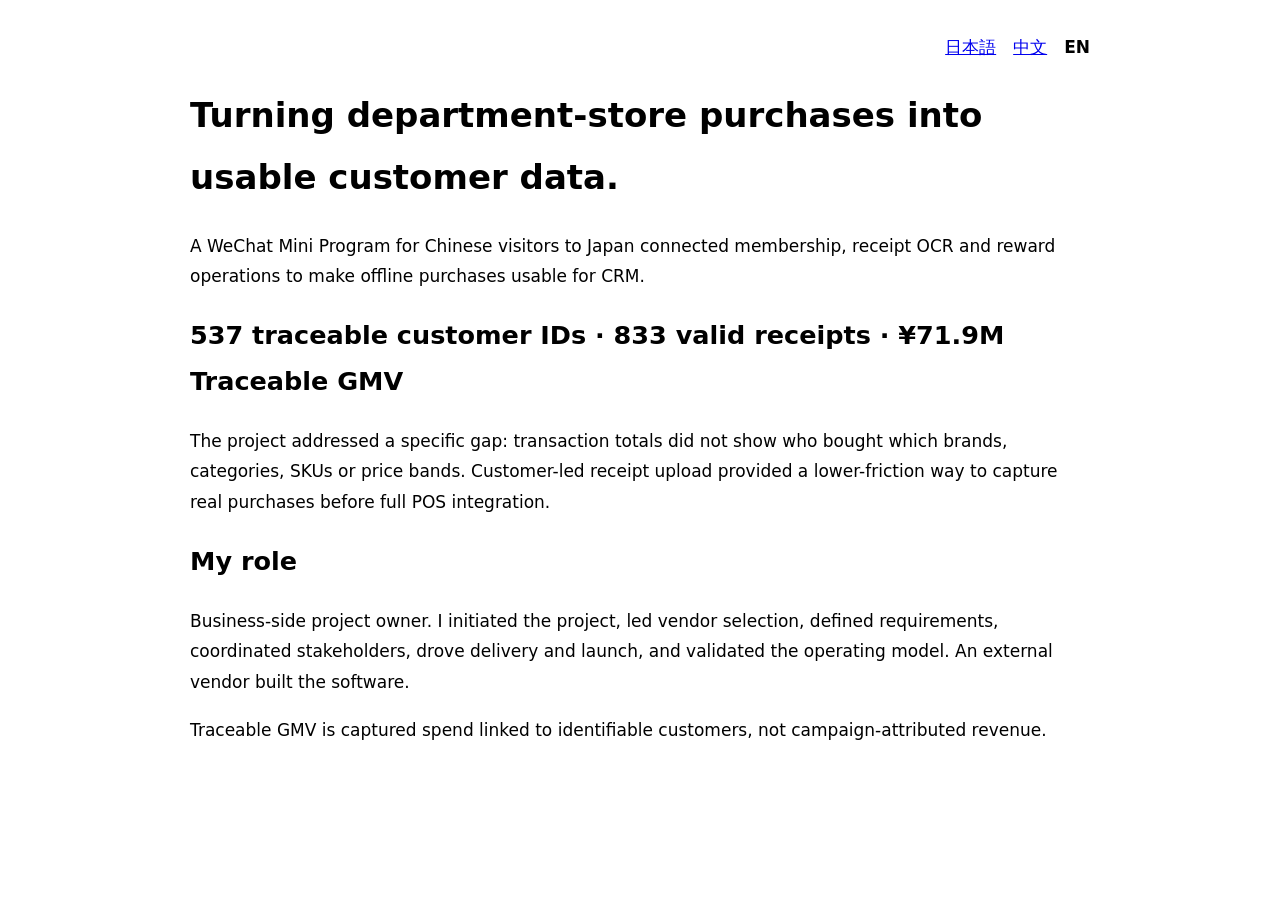
==== en.html @ a4ba3d1c "Add files via upload" ====
<!doctype html><html><meta charset="utf-8"><meta name="viewport" content="width=device-width,initial-scale=1"><title>Retail Receipt Intelligence</title><body style="max-width:900px;margin:auto;padding:32px;font:17px/1.8 system-ui"><nav style="text-align:right"><a href="index.html">日本語</a>　<a href="zh.html">中文</a>　<b>EN</b></nav><h1>Turning department-store purchases into usable customer data.</h1><p>A WeChat Mini Program for Chinese visitors to Japan connected membership, receipt OCR and reward operations to make offline purchases usable for CRM.</p><h2>537 traceable customer IDs · 833 valid receipts · ¥71.9M Traceable GMV</h2><p>The project addressed a specific gap: transaction totals did not show who bought which brands, categories, SKUs or price bands. Customer-led receipt upload provided a lower-friction way to capture real purchases before full POS integration.</p><h2>My role</h2><p>Business-side project owner. I initiated the project, led vendor selection, defined requirements, coordinated stakeholders, drove delivery and launch, and validated the operating model. An external vendor built the software.</p><p>Traceable GMV is captured spend linked to identifiable customers, not campaign-attributed revenue.</p></body></html>
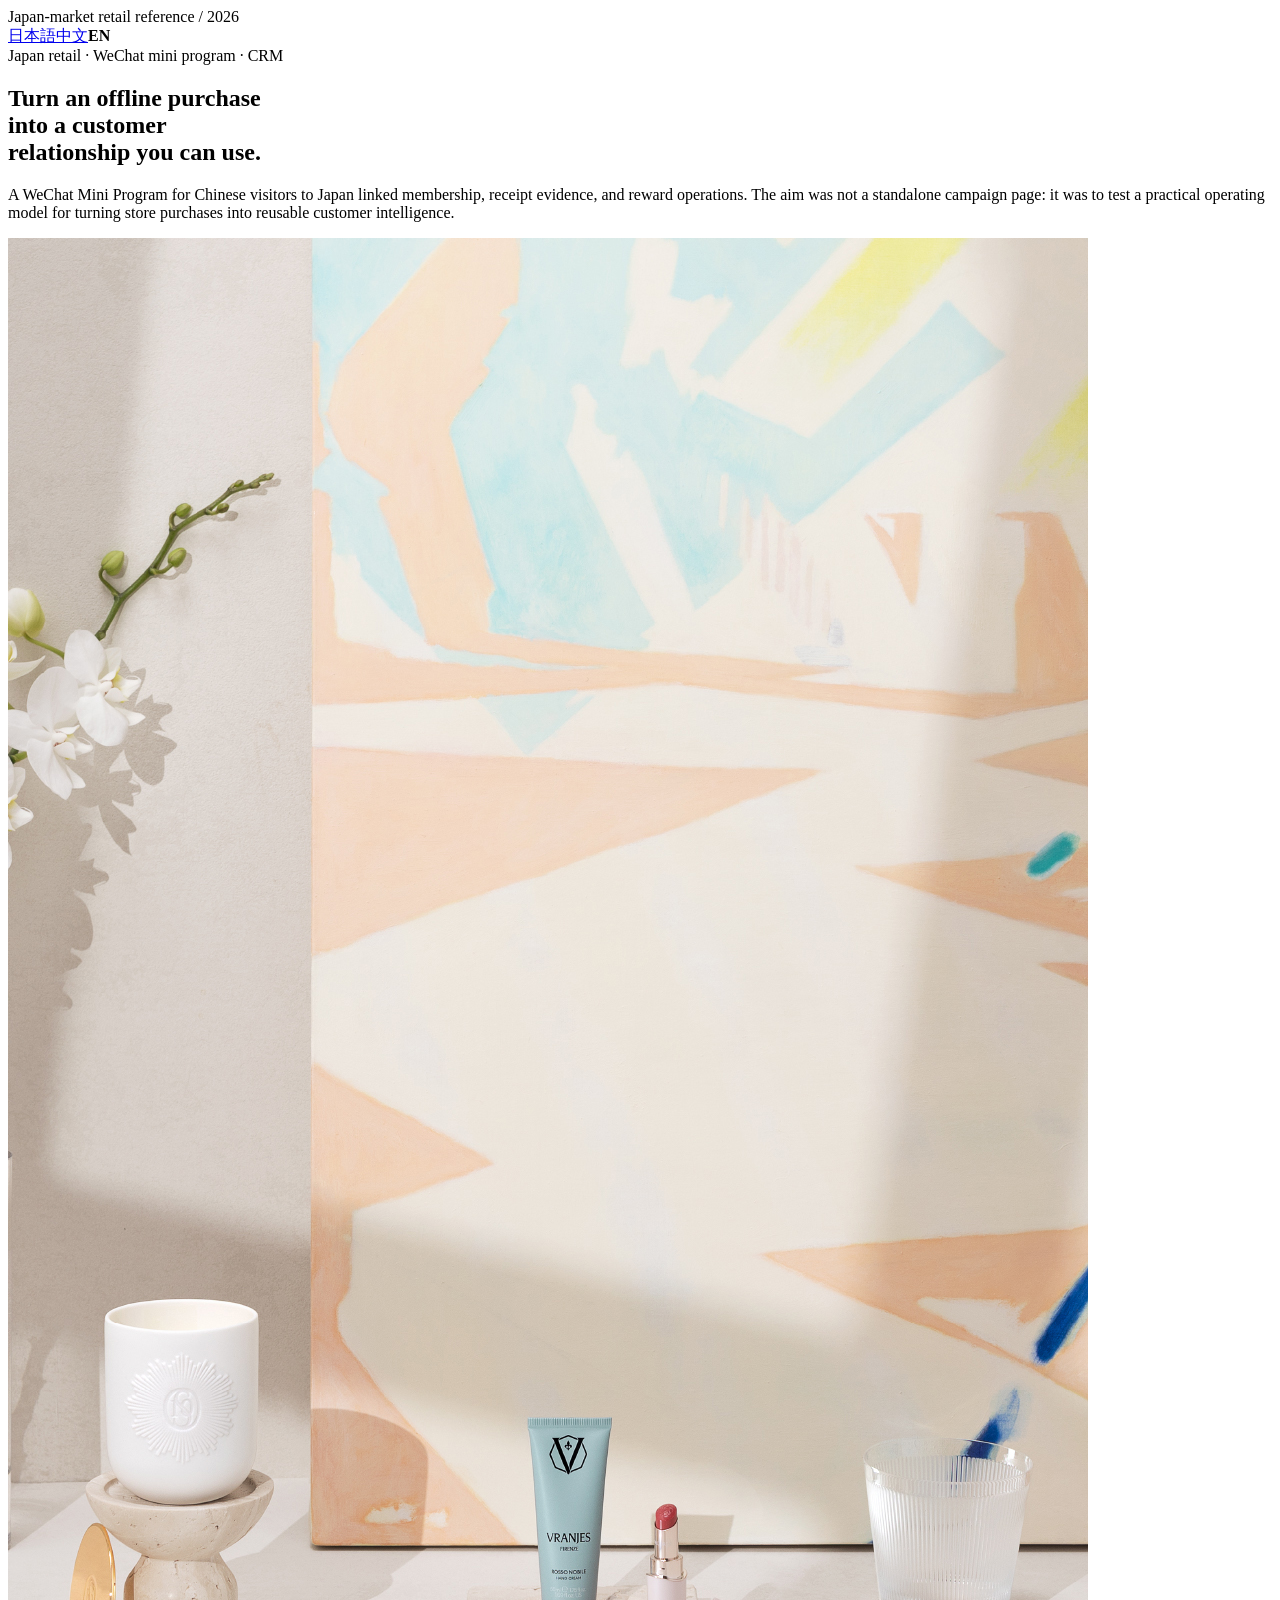
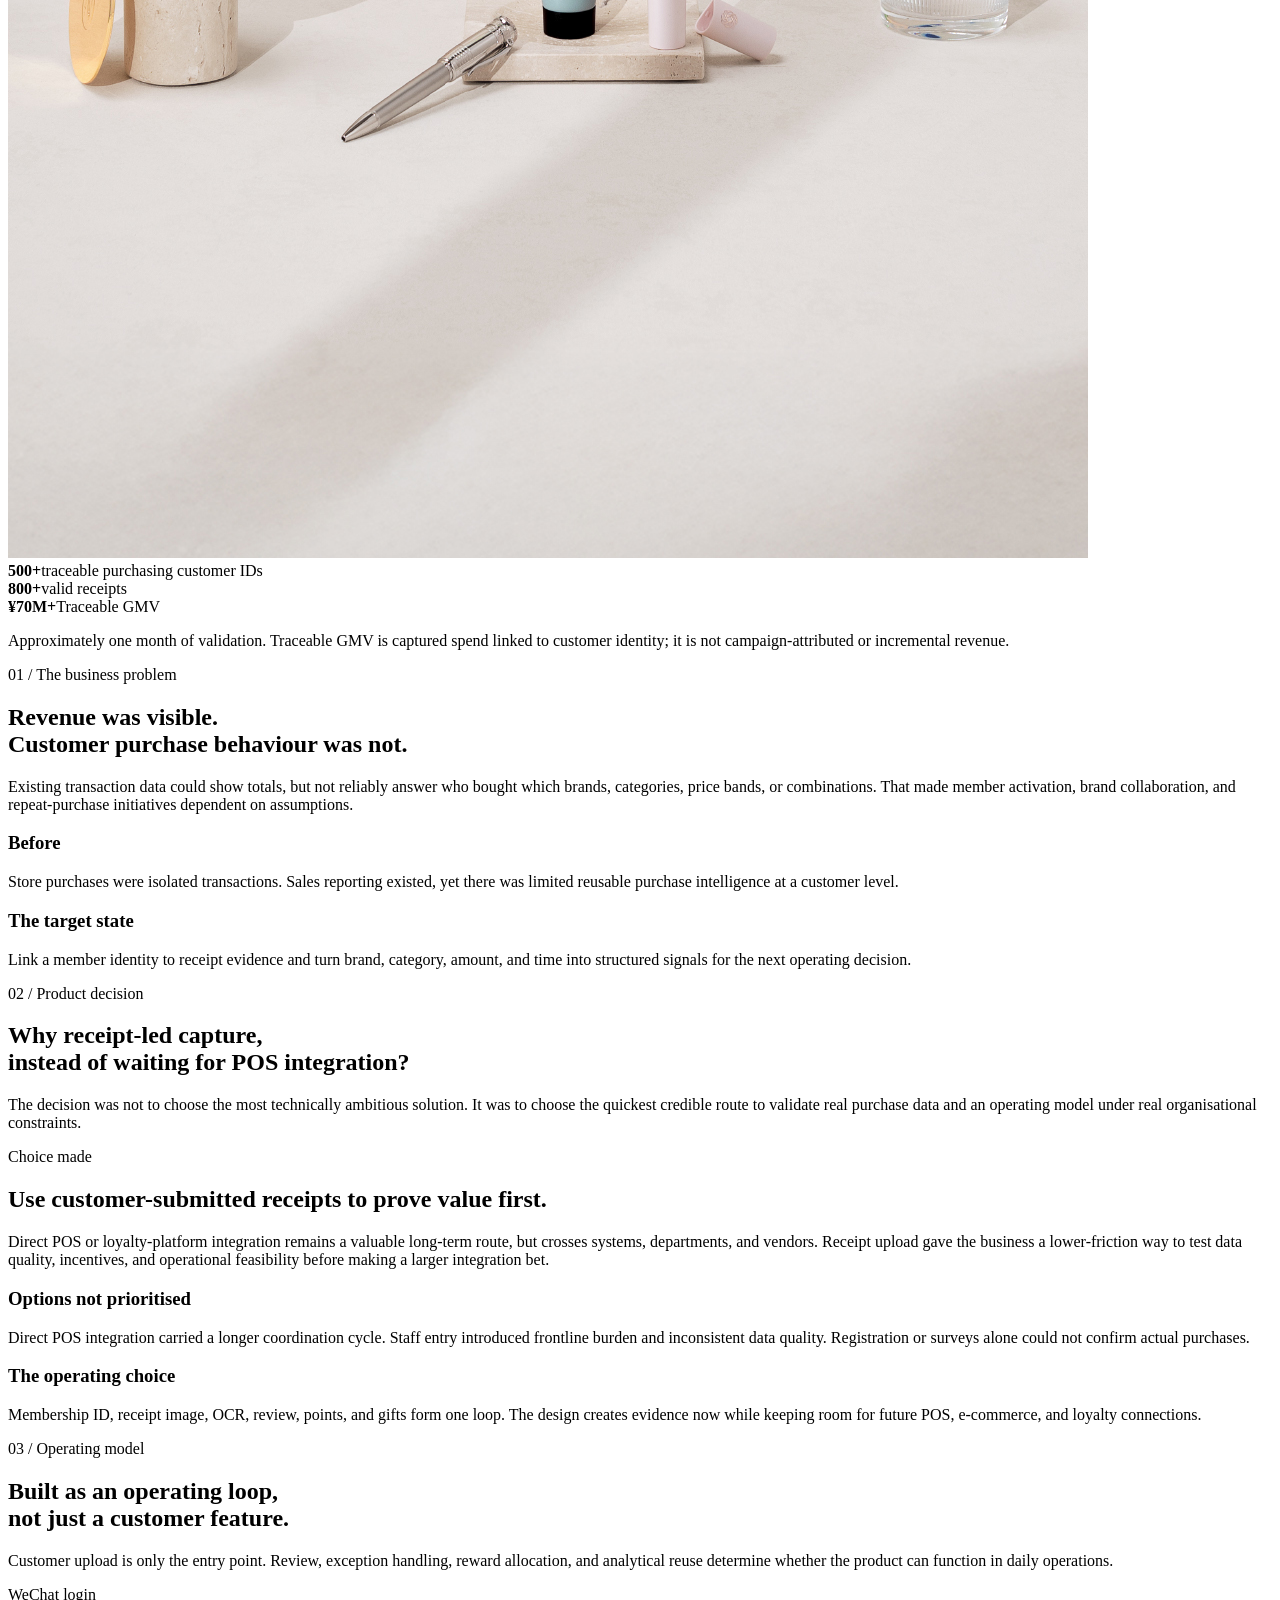
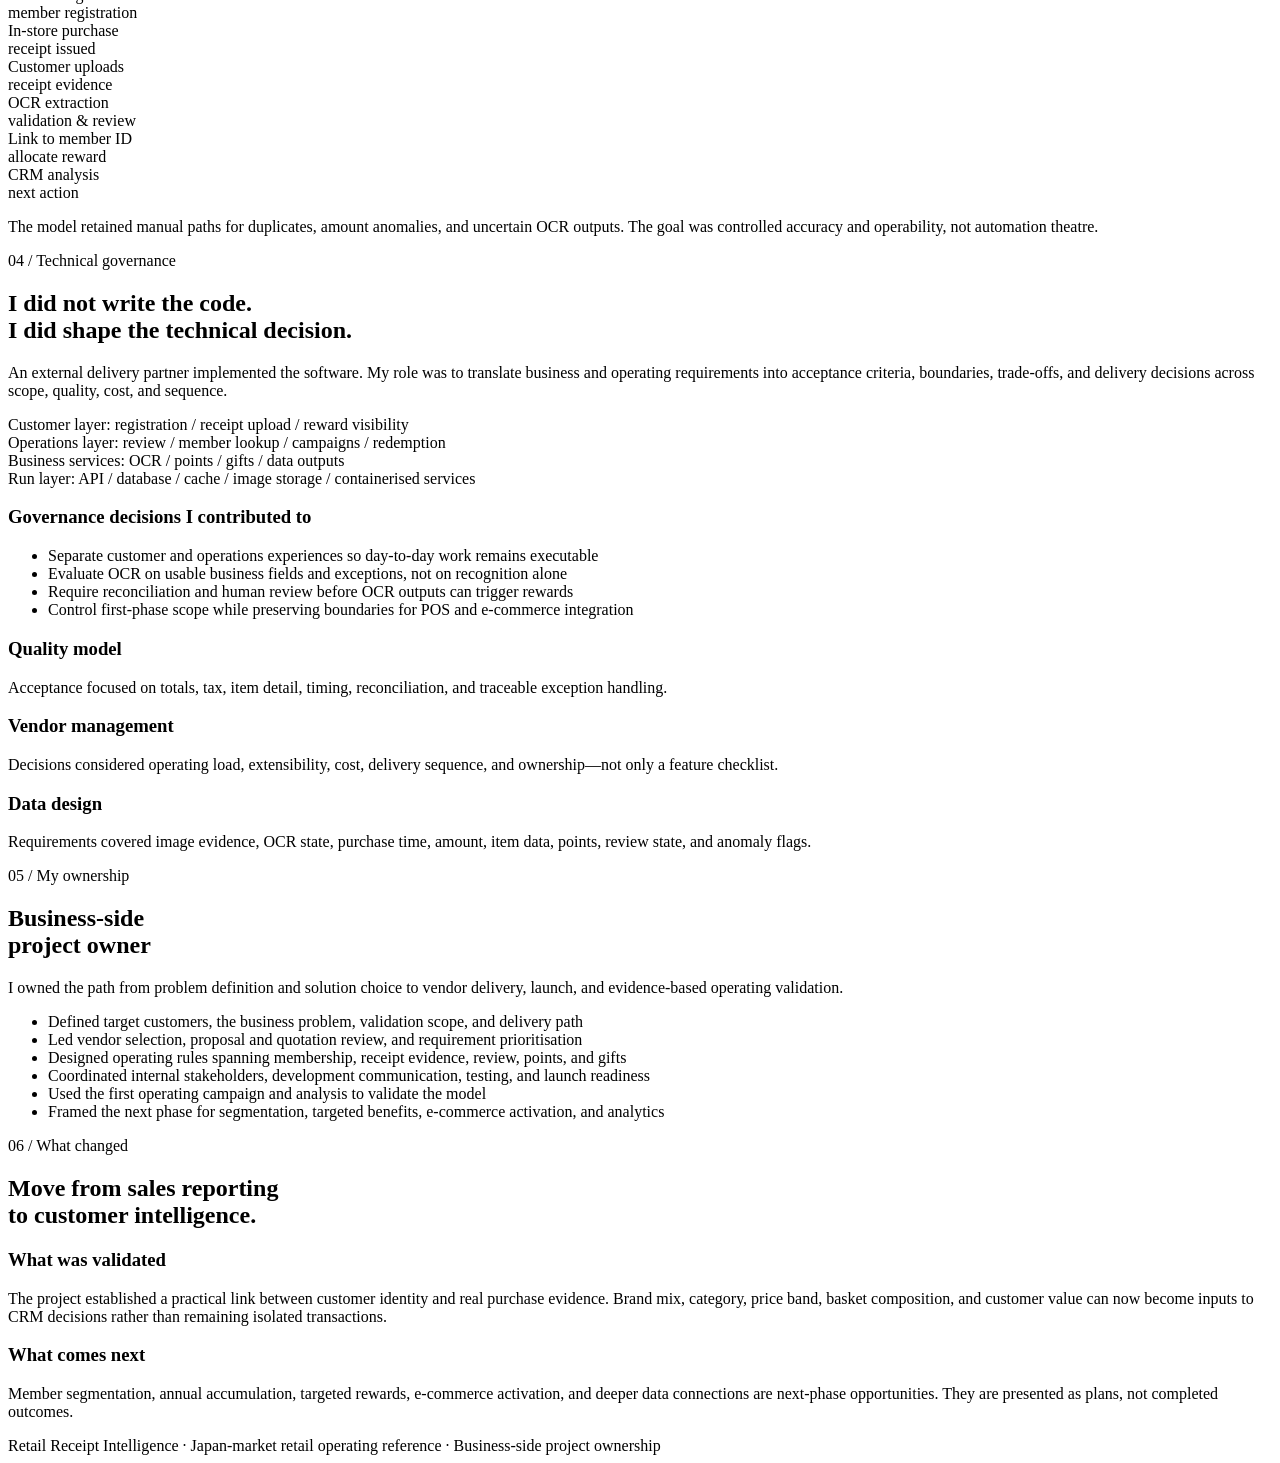
==== commit 5b2609a5: "Expand Japan-market retail CRM case study" ====
--- a/en.html
+++ b/en.html
@@ -1 +1,12 @@
-<!doctype html><html><meta charset="utf-8"><meta name="viewport" content="width=device-width,initial-scale=1"><title>Retail Receipt Intelligence</title><body style="max-width:900px;margin:auto;padding:32px;font:17px/1.8 system-ui"><nav style="text-align:right"><a href="index.html">日本語</a>　<a href="zh.html">中文</a>　<b>EN</b></nav><h1>Turning department-store purchases into usable customer data.</h1><p>A WeChat Mini Program for Chinese visitors to Japan connected membership, receipt OCR and reward operations to make offline purchases usable for CRM.</p><h2>537 traceable customer IDs · 833 valid receipts · ¥71.9M Traceable GMV</h2><p>The project addressed a specific gap: transaction totals did not show who bought which brands, categories, SKUs or price bands. Customer-led receipt upload provided a lower-friction way to capture real purchases before full POS integration.</p><h2>My role</h2><p>Business-side project owner. I initiated the project, led vendor selection, defined requirements, coordinated stakeholders, drove delivery and launch, and validated the operating model. An external vendor built the software.</p><p>Traceable GMV is captured spend linked to identifiable customers, not campaign-attributed revenue.</p></body></html>
+<!doctype html>
+<html lang="en"><head><meta charset="utf-8"><meta name="viewport" content="width=device-width,initial-scale=1"><meta name="description" content="A business-side case study on receipt-led customer intelligence for Japan retail."><title>Retail Receipt Intelligence | Case Study</title><link rel="stylesheet" href="assets/case-study.css"></head>
+<body><main class="shell"><header class="top"><span class="kicker">Japan-market retail reference / 2026</span><nav class="language" aria-label="Language"><a href="index.html">日本語</a><a href="zh.html">中文</a><b>EN</b></nav></header>
+<section class="hero"><div><div class="kicker">Japan retail · WeChat mini program · CRM</div><h1>Turn an offline purchase<br>into a customer<br>relationship you can use.</h1><p>A WeChat Mini Program for Chinese visitors to Japan linked membership, receipt evidence, and reward operations. The aim was not a standalone campaign page: it was to test a practical operating model for turning store purchases into reusable customer intelligence.</p></div><div class="hero-art"><img src="assets/retail-campaign.jpg" alt="Retail campaign visual"></div></section>
+<section class="facts"><div class="fact"><strong>500+</strong><span>traceable purchasing customer IDs</span></div><div class="fact"><strong>800+</strong><span>valid receipts</span></div><div class="fact"><strong>¥70M+</strong><span>Traceable GMV</span></div></section><p class="metric-note">Approximately one month of validation. Traceable GMV is captured spend linked to customer identity; it is not campaign-attributed or incremental revenue.</p>
+<section class="section"><div class="kicker">01 / The business problem</div><h2>Revenue was visible.<br>Customer purchase behaviour was not.</h2><p class="lead">Existing transaction data could show totals, but not reliably answer who bought which brands, categories, price bands, or combinations. That made member activation, brand collaboration, and repeat-purchase initiatives dependent on assumptions.</p><div class="grid2"><article class="card"><h3>Before</h3><p>Store purchases were isolated transactions. Sales reporting existed, yet there was limited reusable purchase intelligence at a customer level.</p></article><article class="card"><h3>The target state</h3><p>Link a member identity to receipt evidence and turn brand, category, amount, and time into structured signals for the next operating decision.</p></article></div></section>
+<section class="section"><div class="kicker">02 / Product decision</div><h2>Why receipt-led capture,<br>instead of waiting for POS integration?</h2><p class="lead">The decision was not to choose the most technically ambitious solution. It was to choose the quickest credible route to validate real purchase data and an operating model under real organisational constraints.</p><div class="dark"><div class="kicker">Choice made</div><h2>Use customer-submitted receipts to prove value first.</h2><p class="lead">Direct POS or loyalty-platform integration remains a valuable long-term route, but crosses systems, departments, and vendors. Receipt upload gave the business a lower-friction way to test data quality, incentives, and operational feasibility before making a larger integration bet.</p><div class="grid2"><article class="card"><h3>Options not prioritised</h3><p>Direct POS integration carried a longer coordination cycle. Staff entry introduced frontline burden and inconsistent data quality. Registration or surveys alone could not confirm actual purchases.</p></article><article class="card"><h3>The operating choice</h3><p>Membership ID, receipt image, OCR, review, points, and gifts form one loop. The design creates evidence now while keeping room for future POS, e-commerce, and loyalty connections.</p></article></div></div></section>
+<section class="section"><div class="kicker">03 / Operating model</div><h2>Built as an operating loop,<br>not just a customer feature.</h2><p class="lead">Customer upload is only the entry point. Review, exception handling, reward allocation, and analytical reuse determine whether the product can function in daily operations.</p><div class="flow"><div class="node">WeChat login<br>member registration</div><div class="node">In-store purchase<br>receipt issued</div><div class="node">Customer uploads<br>receipt evidence</div><div class="node">OCR extraction<br>validation & review</div><div class="node">Link to member ID<br>allocate reward</div><div class="node">CRM analysis<br>next action</div></div><p class="callout">The model retained manual paths for duplicates, amount anomalies, and uncertain OCR outputs. The goal was controlled accuracy and operability, not automation theatre.</p></section>
+<section class="section"><div class="kicker">04 / Technical governance</div><h2>I did not write the code.<br>I did shape the technical decision.</h2><p class="lead">An external delivery partner implemented the software. My role was to translate business and operating requirements into acceptance criteria, boundaries, trade-offs, and delivery decisions across scope, quality, cost, and sequence.</p><div class="architecture"><div class="diagram"><div class="layer">Customer layer: registration / receipt upload / reward visibility</div><div class="layer">Operations layer: review / member lookup / campaigns / redemption</div><div class="layer">Business services: OCR / points / gifts / data outputs</div><div class="layer">Run layer: API / database / cache / image storage / containerised services</div></div><div class="card"><h3>Governance decisions I contributed to</h3><ul><li>Separate customer and operations experiences so day-to-day work remains executable</li><li>Evaluate OCR on usable business fields and exceptions, not on recognition alone</li><li>Require reconciliation and human review before OCR outputs can trigger rewards</li><li>Control first-phase scope while preserving boundaries for POS and e-commerce integration</li></ul></div></div><div class="grid3"><article class="card"><h3>Quality model</h3><p>Acceptance focused on totals, tax, item detail, timing, reconciliation, and traceable exception handling.</p></article><article class="card"><h3>Vendor management</h3><p>Decisions considered operating load, extensibility, cost, delivery sequence, and ownership—not only a feature checklist.</p></article><article class="card"><h3>Data design</h3><p>Requirements covered image evidence, OCR state, purchase time, amount, item data, points, review state, and anomaly flags.</p></article></div></section>
+<section class="section"><div class="kicker">05 / My ownership</div><div class="role"><div><h2>Business-side<br>project owner</h2><p class="quote">I owned the path from problem definition and solution choice to vendor delivery, launch, and evidence-based operating validation.</p></div><ul class="checklist"><li>Defined target customers, the business problem, validation scope, and delivery path</li><li>Led vendor selection, proposal and quotation review, and requirement prioritisation</li><li>Designed operating rules spanning membership, receipt evidence, review, points, and gifts</li><li>Coordinated internal stakeholders, development communication, testing, and launch readiness</li><li>Used the first operating campaign and analysis to validate the model</li><li>Framed the next phase for segmentation, targeted benefits, e-commerce activation, and analytics</li></ul></div></section>
+<section class="section"><div class="kicker">06 / What changed</div><h2>Move from sales reporting<br>to customer intelligence.</h2><div class="grid2"><article class="card"><h3>What was validated</h3><p>The project established a practical link between customer identity and real purchase evidence. Brand mix, category, price band, basket composition, and customer value can now become inputs to CRM decisions rather than remaining isolated transactions.</p></article><article class="future"><h3>What comes next</h3><p>Member segmentation, annual accumulation, targeted rewards, e-commerce activation, and deeper data connections are next-phase opportunities. They are presented as plans, not completed outcomes.</p></article></div></section>
+</main><footer class="shell footer">Retail Receipt Intelligence · Japan-market retail operating reference · Business-side project ownership</footer></body></html>
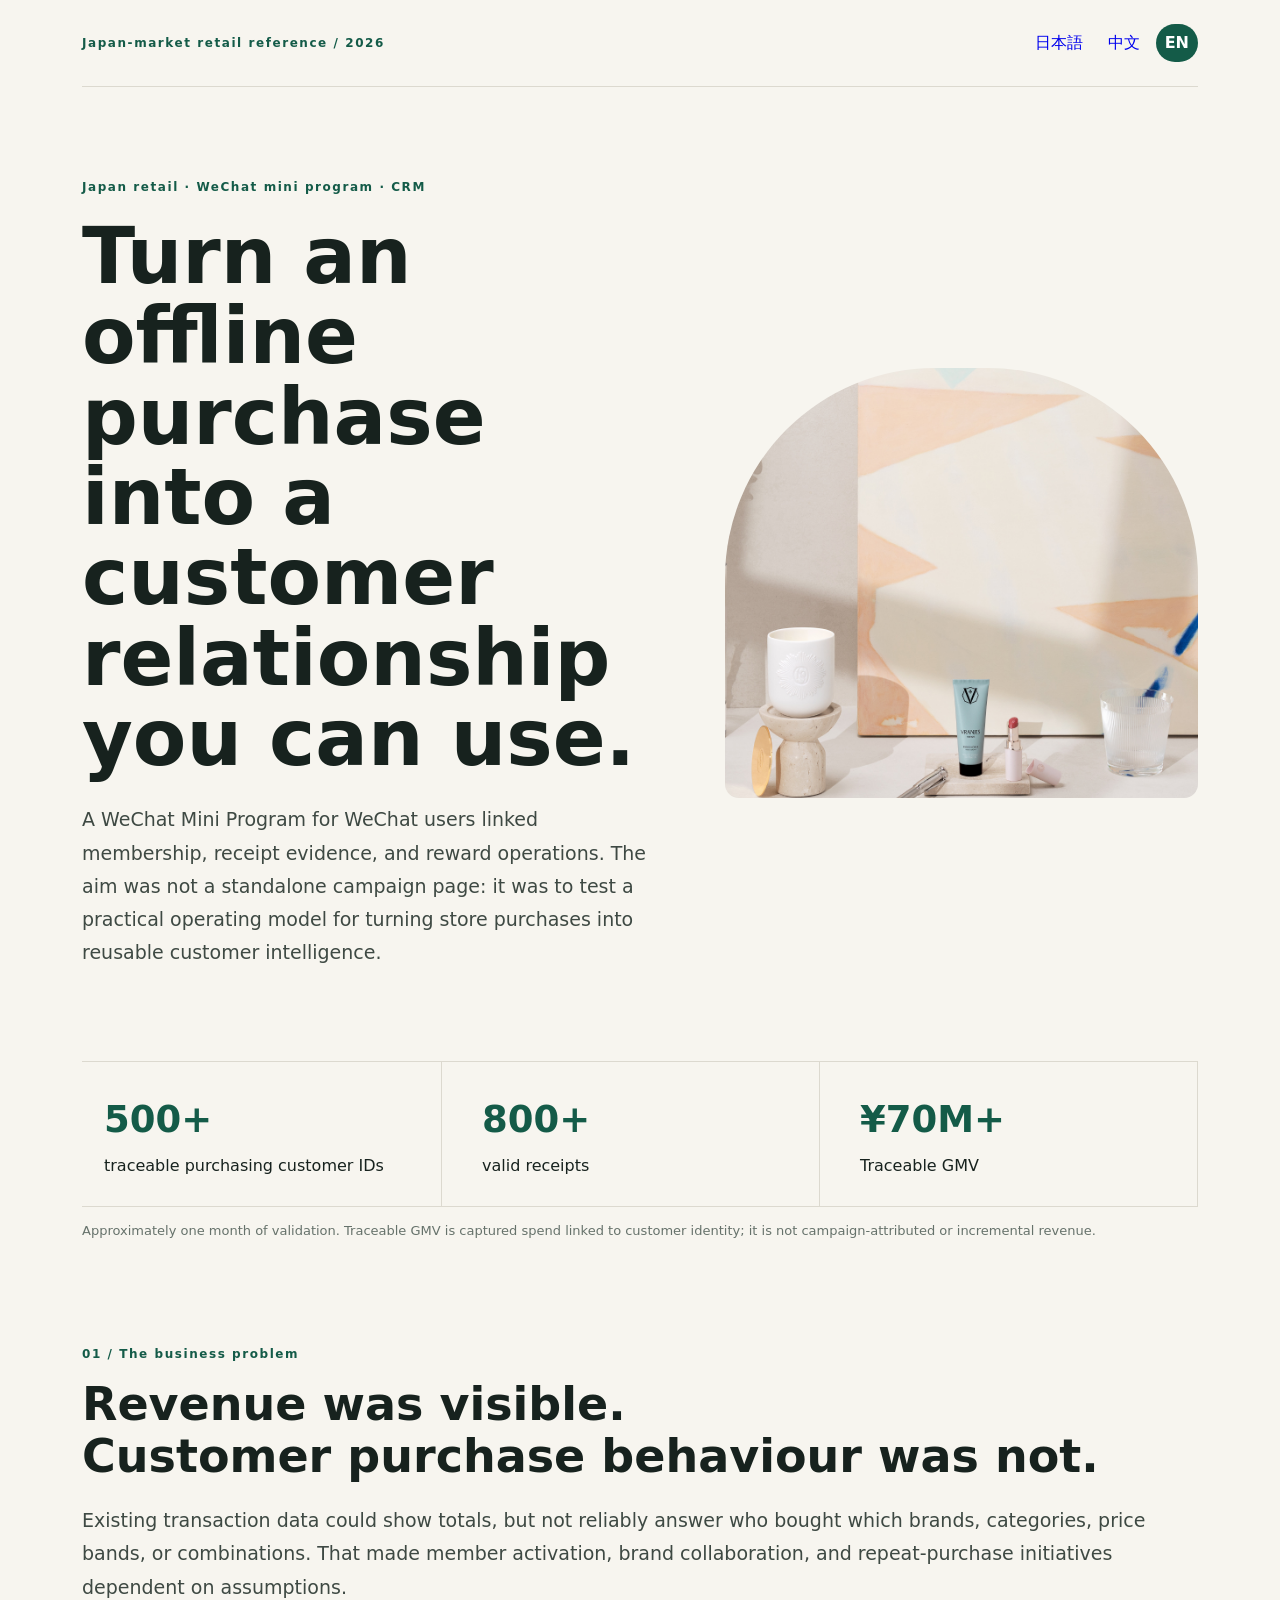
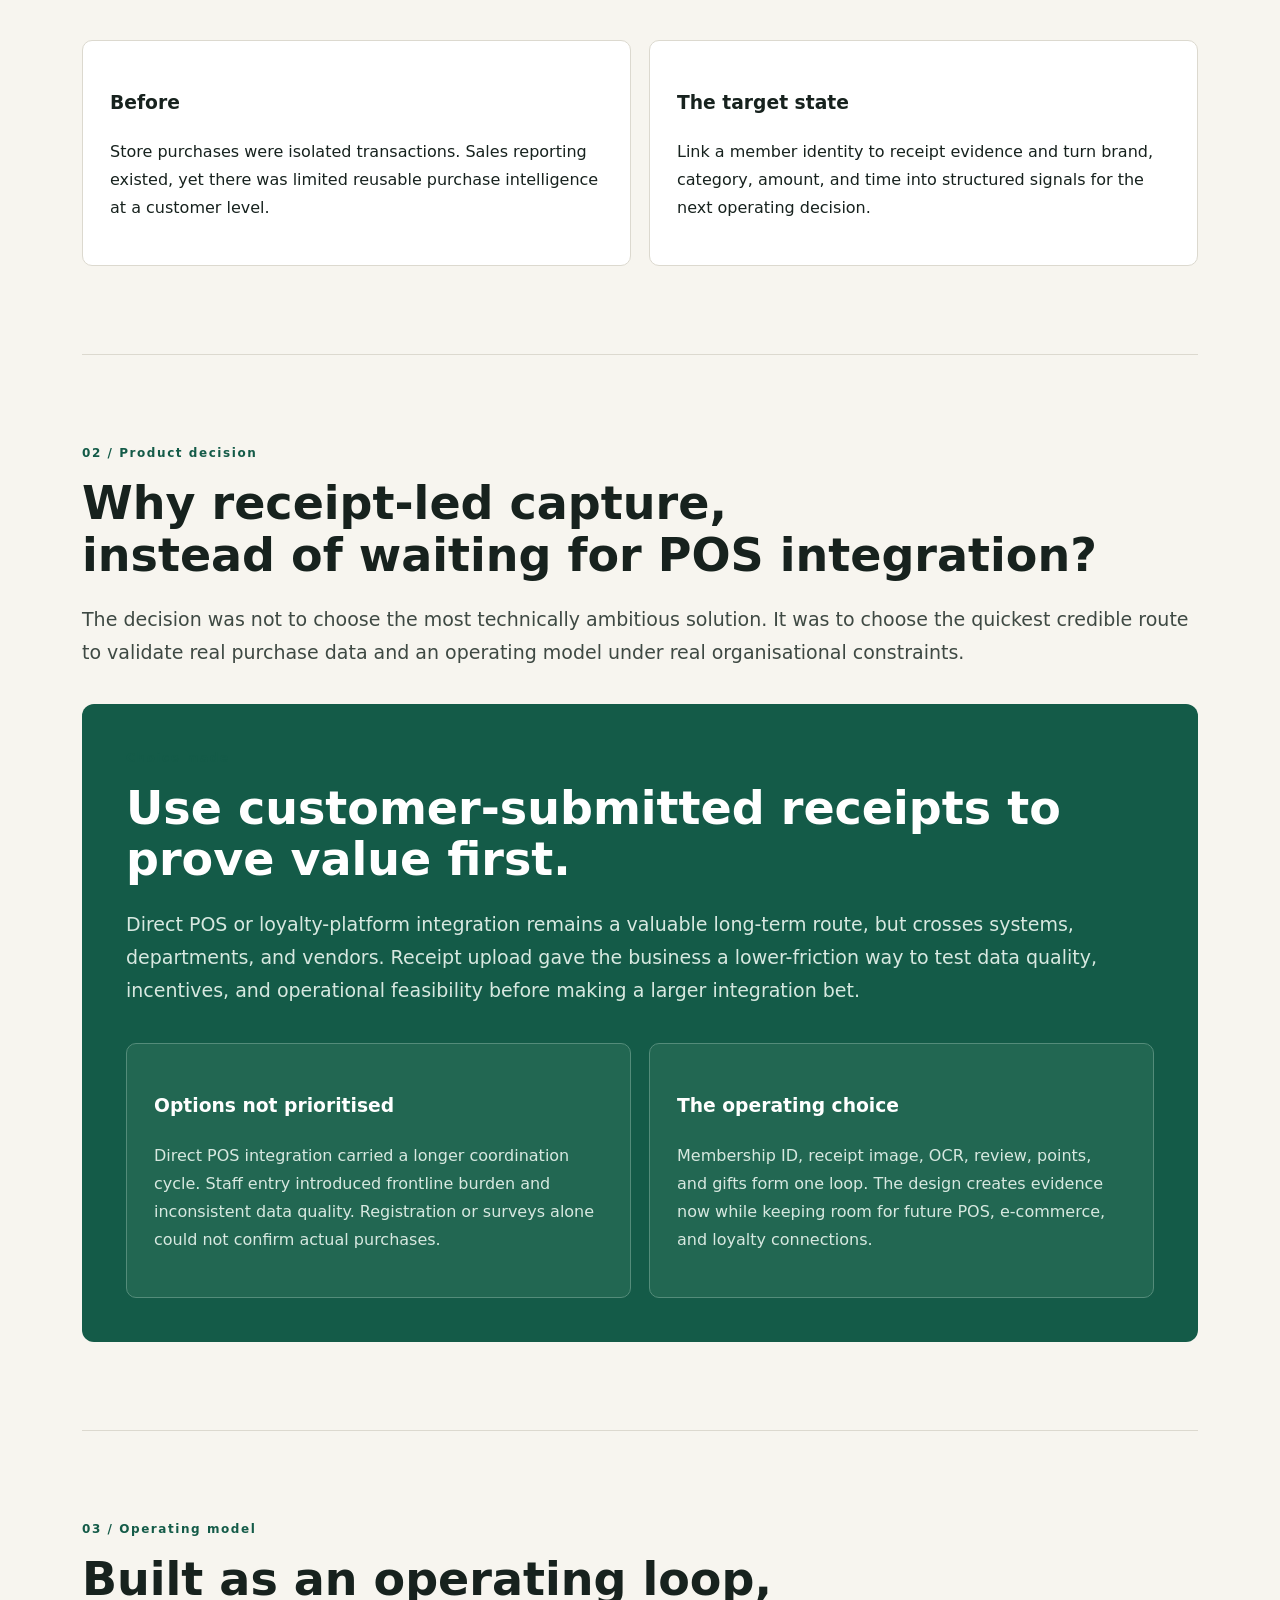
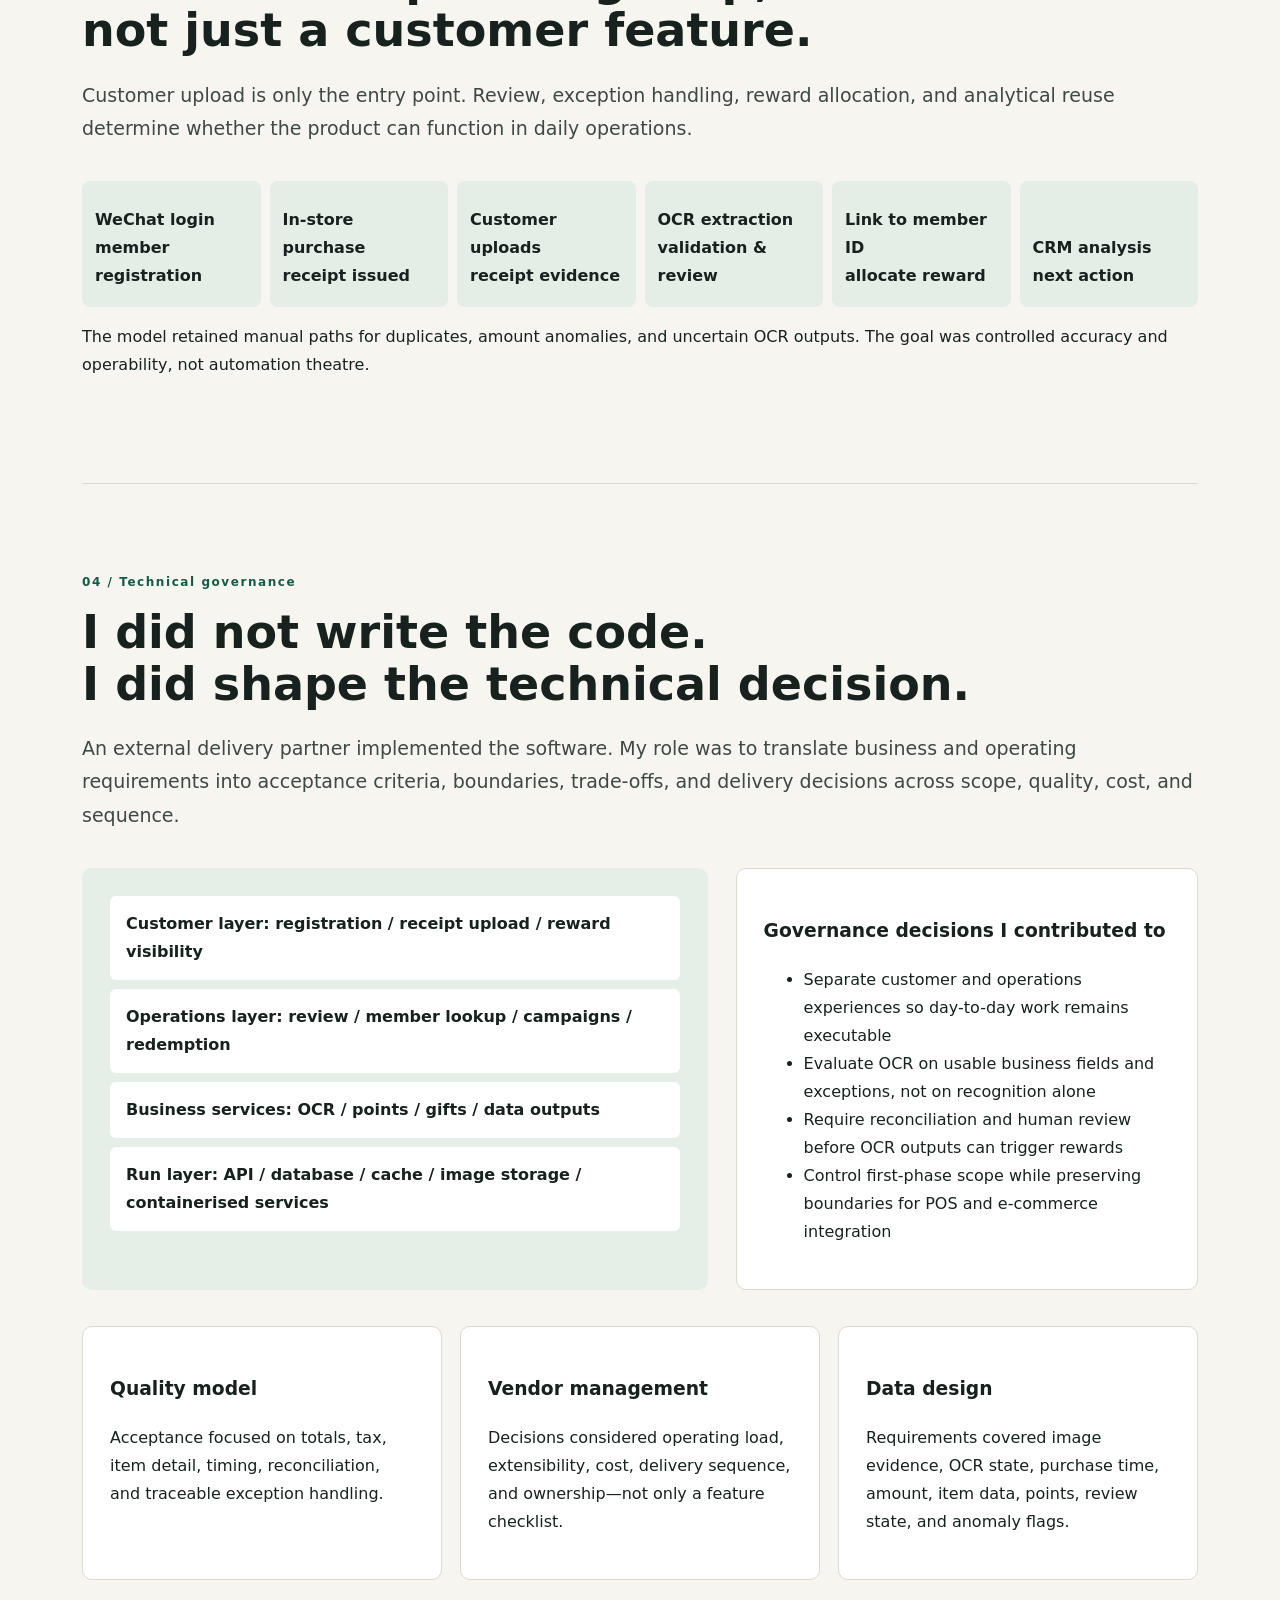
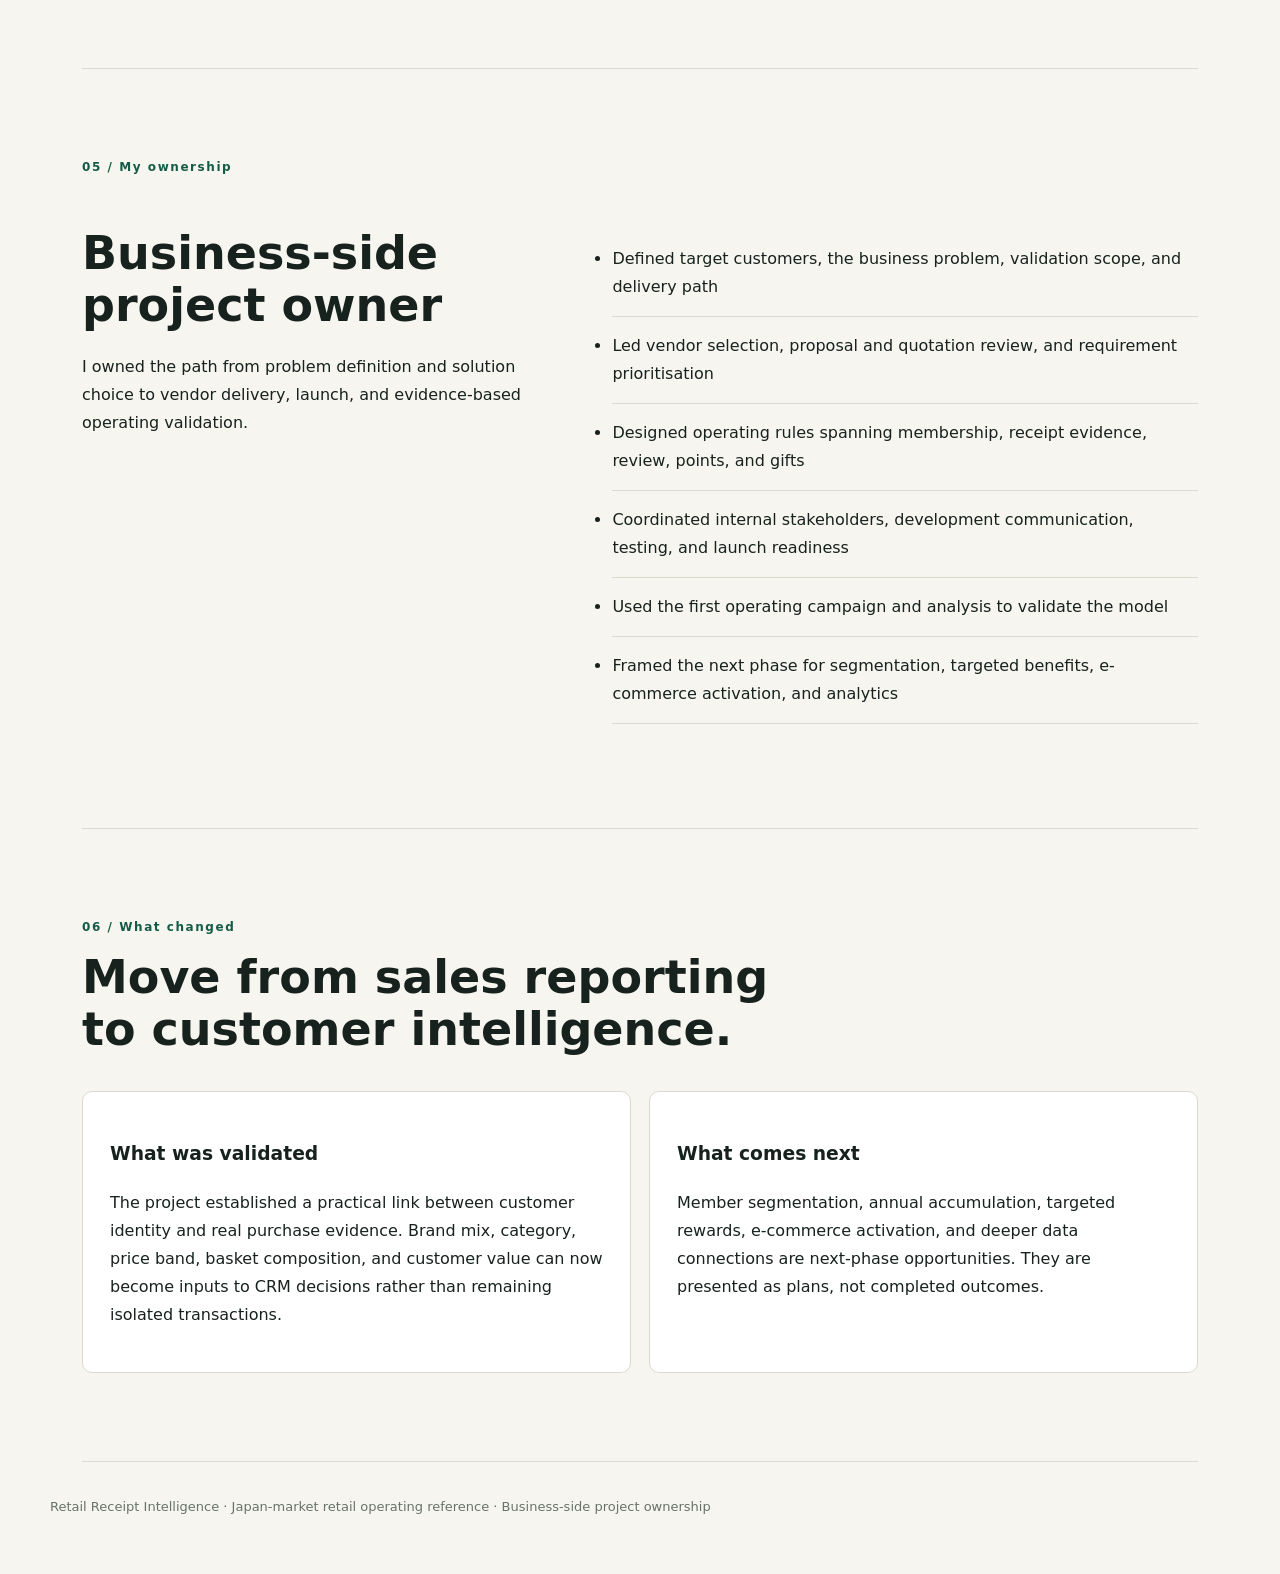
==== commit b3acb3b0: "Add files via upload" ====
--- a/en.html
+++ b/en.html
@@ -1,7 +1,7 @@
 <!doctype html>
-<html lang="en"><head><meta charset="utf-8"><meta name="viewport" content="width=device-width,initial-scale=1"><meta name="description" content="A business-side case study on receipt-led customer intelligence for Japan retail."><title>Retail Receipt Intelligence | Case Study</title><link rel="stylesheet" href="assets/case-study.css"></head>
+<html lang="en"><head><meta charset="utf-8"><meta name="viewport" content="width=device-width,initial-scale=1"><meta name="description" content="A business-side case study on receipt-led customer intelligence for Japan retail."><title>Retail Receipt Intelligence | Case Study</title><style>*{box-sizing:border-box}body{margin:0;background:#f7f5ef;color:#17221e;font:16px/1.75 system-ui,sans-serif}.shell{max-width:1180px;margin:auto;padding:0 32px}.top{display:flex;justify-content:space-between;align-items:center;padding:24px 0;border-bottom:1px solid #dcd9cf}.language{display:flex;gap:7px}.language a,.language b{padding:5px 9px;text-decoration:none;border-radius:99px}.language b{background:#145b48;color:#fff}.kicker{color:#145b48;font-size:12px;font-weight:800;letter-spacing:.13em}.hero{display:grid;grid-template-columns:1.1fr .9fr;gap:64px;align-items:center;padding:90px 0 72px}.hero h1{font-size:clamp(45px,6.2vw,78px);line-height:1.03;margin:18px 0 25px}.hero p,.lead{font-size:19px;color:#3e4943}.hero-art{height:430px;border-radius:210px 210px 14px 14px;overflow:hidden}.hero-art img{width:100%;height:100%;object-fit:cover}.facts,.grid2,.grid3{display:grid;gap:18px}.facts{grid-template-columns:repeat(3,1fr);border-block:1px solid #dcd9cf}.fact{padding:26px 22px;border-right:1px solid #dcd9cf}.fact strong{display:block;font-size:37px;color:#145b48}.metric-note{color:#66726b;font-size:13px}.section{padding:88px 0;border-bottom:1px solid #dcd9cf}.section h2{font-size:clamp(31px,4vw,46px);line-height:1.12;margin:14px 0 22px}.grid2{grid-template-columns:repeat(2,1fr);margin-top:36px}.grid3{grid-template-columns:repeat(3,1fr);margin-top:36px}.card,.future{padding:27px;background:#fff;border:1px solid #dcd9cf;border-radius:10px}.dark{margin-top:34px;padding:44px;background:#145b48;color:#fff;border-radius:12px}.dark .lead,.dark .card p{color:#d7e8e0}.dark .card{background:#226752;border-color:#548c7a}.flow{display:grid;grid-template-columns:repeat(6,1fr);gap:9px;margin-top:36px}.node{min-height:126px;padding:17px 13px;border-radius:8px;background:#e5ede7;display:flex;align-items:flex-end;font-weight:700}.architecture,.role{display:grid;grid-template-columns:1.15fr .85fr;gap:28px;margin-top:36px}.diagram{padding:28px;background:#e6eee8;border-radius:10px}.layer{padding:14px 16px;margin-bottom:9px;background:#fff;border-radius:6px;font-weight:700}.role{grid-template-columns:.85fr 1.15fr}.checklist li{padding:15px 0;border-bottom:1px solid #dcd9cf}.footer{padding:34px 0 55px;color:#66726b;font-size:13px}@media(max-width:760px){.shell{padding:0 20px}.hero,.architecture,.role,.grid2,.grid3,.facts{grid-template-columns:1fr;gap:30px}.hero{padding:56px 0}.hero-art{height:310px}.fact{border-right:0;border-bottom:1px solid #dcd9cf}.flow{grid-template-columns:repeat(2,1fr)}.section{padding:62px 0}.dark{padding:28px}}</style><link rel="stylesheet" href="assets/case-study.css"></head>
 <body><main class="shell"><header class="top"><span class="kicker">Japan-market retail reference / 2026</span><nav class="language" aria-label="Language"><a href="index.html">日本語</a><a href="zh.html">中文</a><b>EN</b></nav></header>
-<section class="hero"><div><div class="kicker">Japan retail · WeChat mini program · CRM</div><h1>Turn an offline purchase<br>into a customer<br>relationship you can use.</h1><p>A WeChat Mini Program for Chinese visitors to Japan linked membership, receipt evidence, and reward operations. The aim was not a standalone campaign page: it was to test a practical operating model for turning store purchases into reusable customer intelligence.</p></div><div class="hero-art"><img src="assets/retail-campaign.jpg" alt="Retail campaign visual"></div></section>
+<section class="hero"><div><div class="kicker">Japan retail · WeChat mini program · CRM</div><h1>Turn an offline purchase<br>into a customer<br>relationship you can use.</h1><p>A WeChat Mini Program for WeChat users linked membership, receipt evidence, and reward operations. The aim was not a standalone campaign page: it was to test a practical operating model for turning store purchases into reusable customer intelligence.</p></div><div class="hero-art"><img src="assets/retail-campaign.jpg" alt="Retail campaign visual"></div></section>
 <section class="facts"><div class="fact"><strong>500+</strong><span>traceable purchasing customer IDs</span></div><div class="fact"><strong>800+</strong><span>valid receipts</span></div><div class="fact"><strong>¥70M+</strong><span>Traceable GMV</span></div></section><p class="metric-note">Approximately one month of validation. Traceable GMV is captured spend linked to customer identity; it is not campaign-attributed or incremental revenue.</p>
 <section class="section"><div class="kicker">01 / The business problem</div><h2>Revenue was visible.<br>Customer purchase behaviour was not.</h2><p class="lead">Existing transaction data could show totals, but not reliably answer who bought which brands, categories, price bands, or combinations. That made member activation, brand collaboration, and repeat-purchase initiatives dependent on assumptions.</p><div class="grid2"><article class="card"><h3>Before</h3><p>Store purchases were isolated transactions. Sales reporting existed, yet there was limited reusable purchase intelligence at a customer level.</p></article><article class="card"><h3>The target state</h3><p>Link a member identity to receipt evidence and turn brand, category, amount, and time into structured signals for the next operating decision.</p></article></div></section>
 <section class="section"><div class="kicker">02 / Product decision</div><h2>Why receipt-led capture,<br>instead of waiting for POS integration?</h2><p class="lead">The decision was not to choose the most technically ambitious solution. It was to choose the quickest credible route to validate real purchase data and an operating model under real organisational constraints.</p><div class="dark"><div class="kicker">Choice made</div><h2>Use customer-submitted receipts to prove value first.</h2><p class="lead">Direct POS or loyalty-platform integration remains a valuable long-term route, but crosses systems, departments, and vendors. Receipt upload gave the business a lower-friction way to test data quality, incentives, and operational feasibility before making a larger integration bet.</p><div class="grid2"><article class="card"><h3>Options not prioritised</h3><p>Direct POS integration carried a longer coordination cycle. Staff entry introduced frontline burden and inconsistent data quality. Registration or surveys alone could not confirm actual purchases.</p></article><article class="card"><h3>The operating choice</h3><p>Membership ID, receipt image, OCR, review, points, and gifts form one loop. The design creates evidence now while keeping room for future POS, e-commerce, and loyalty connections.</p></article></div></div></section>
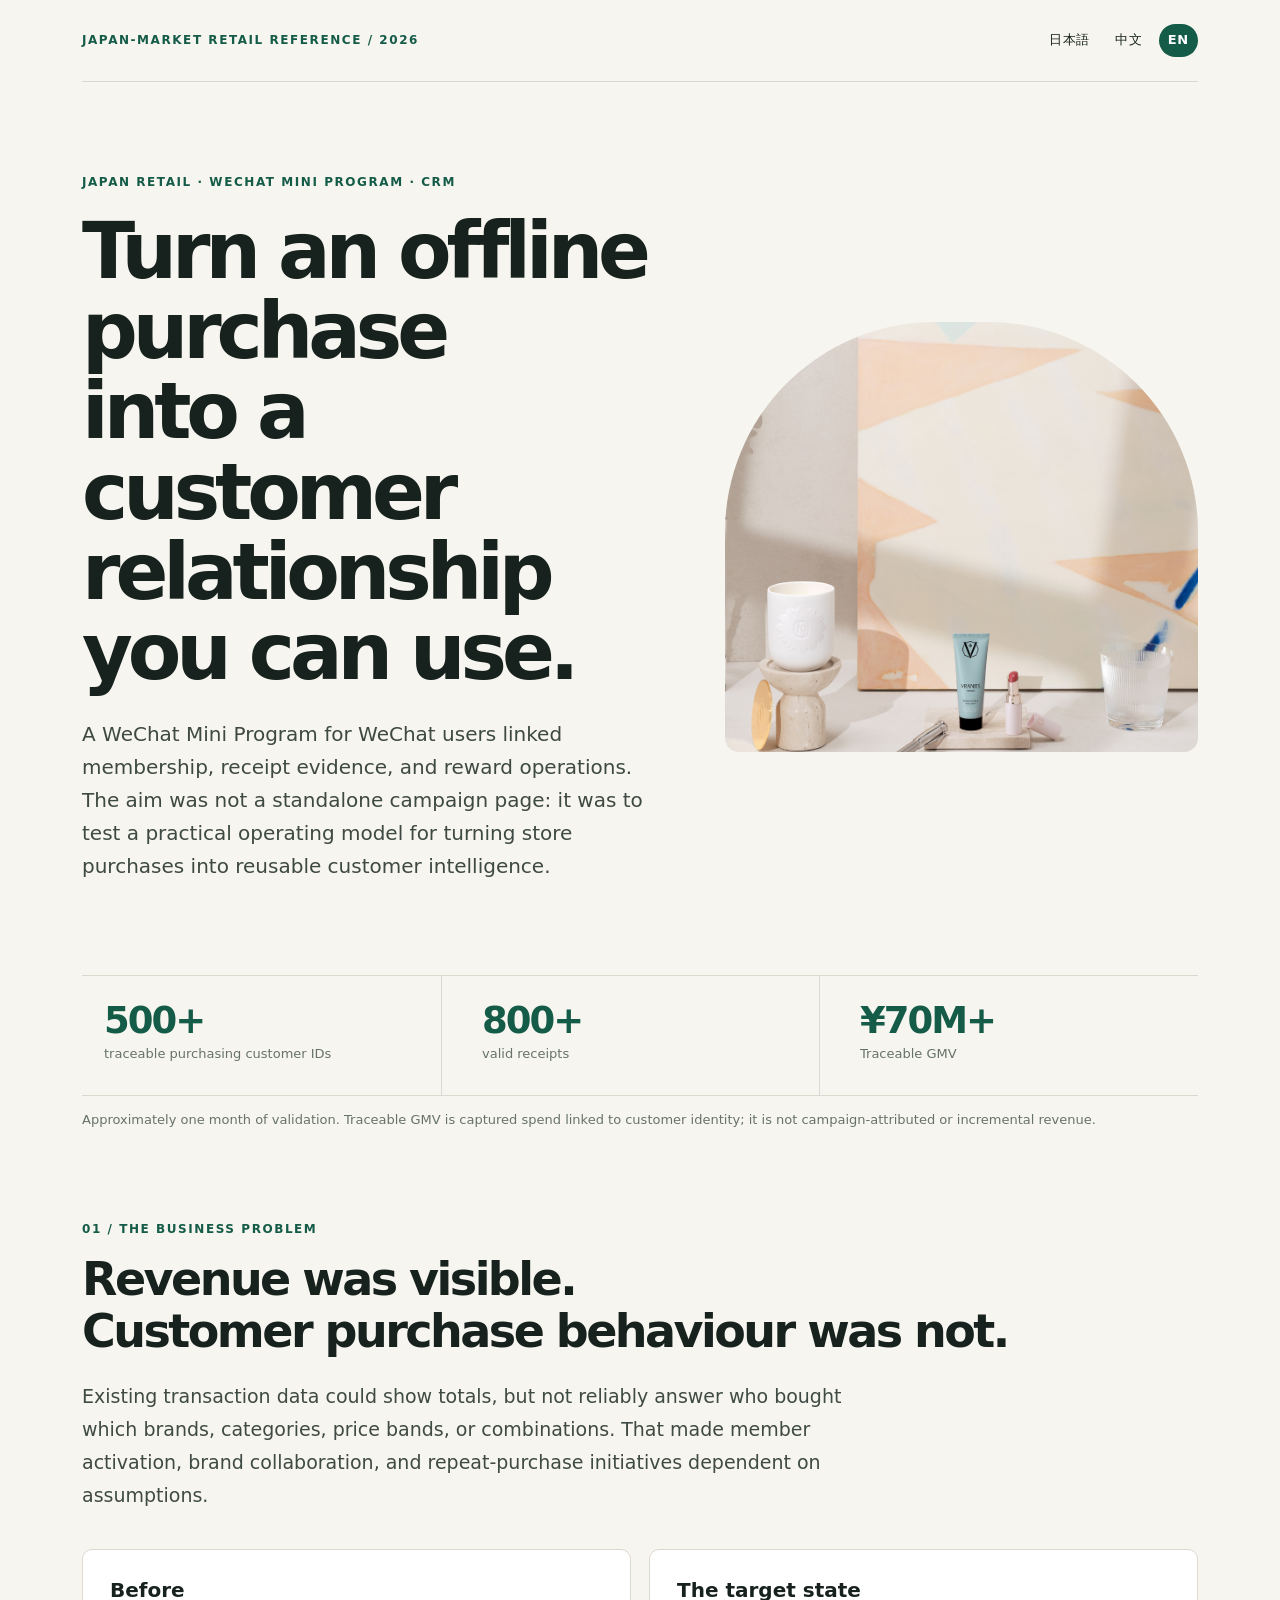
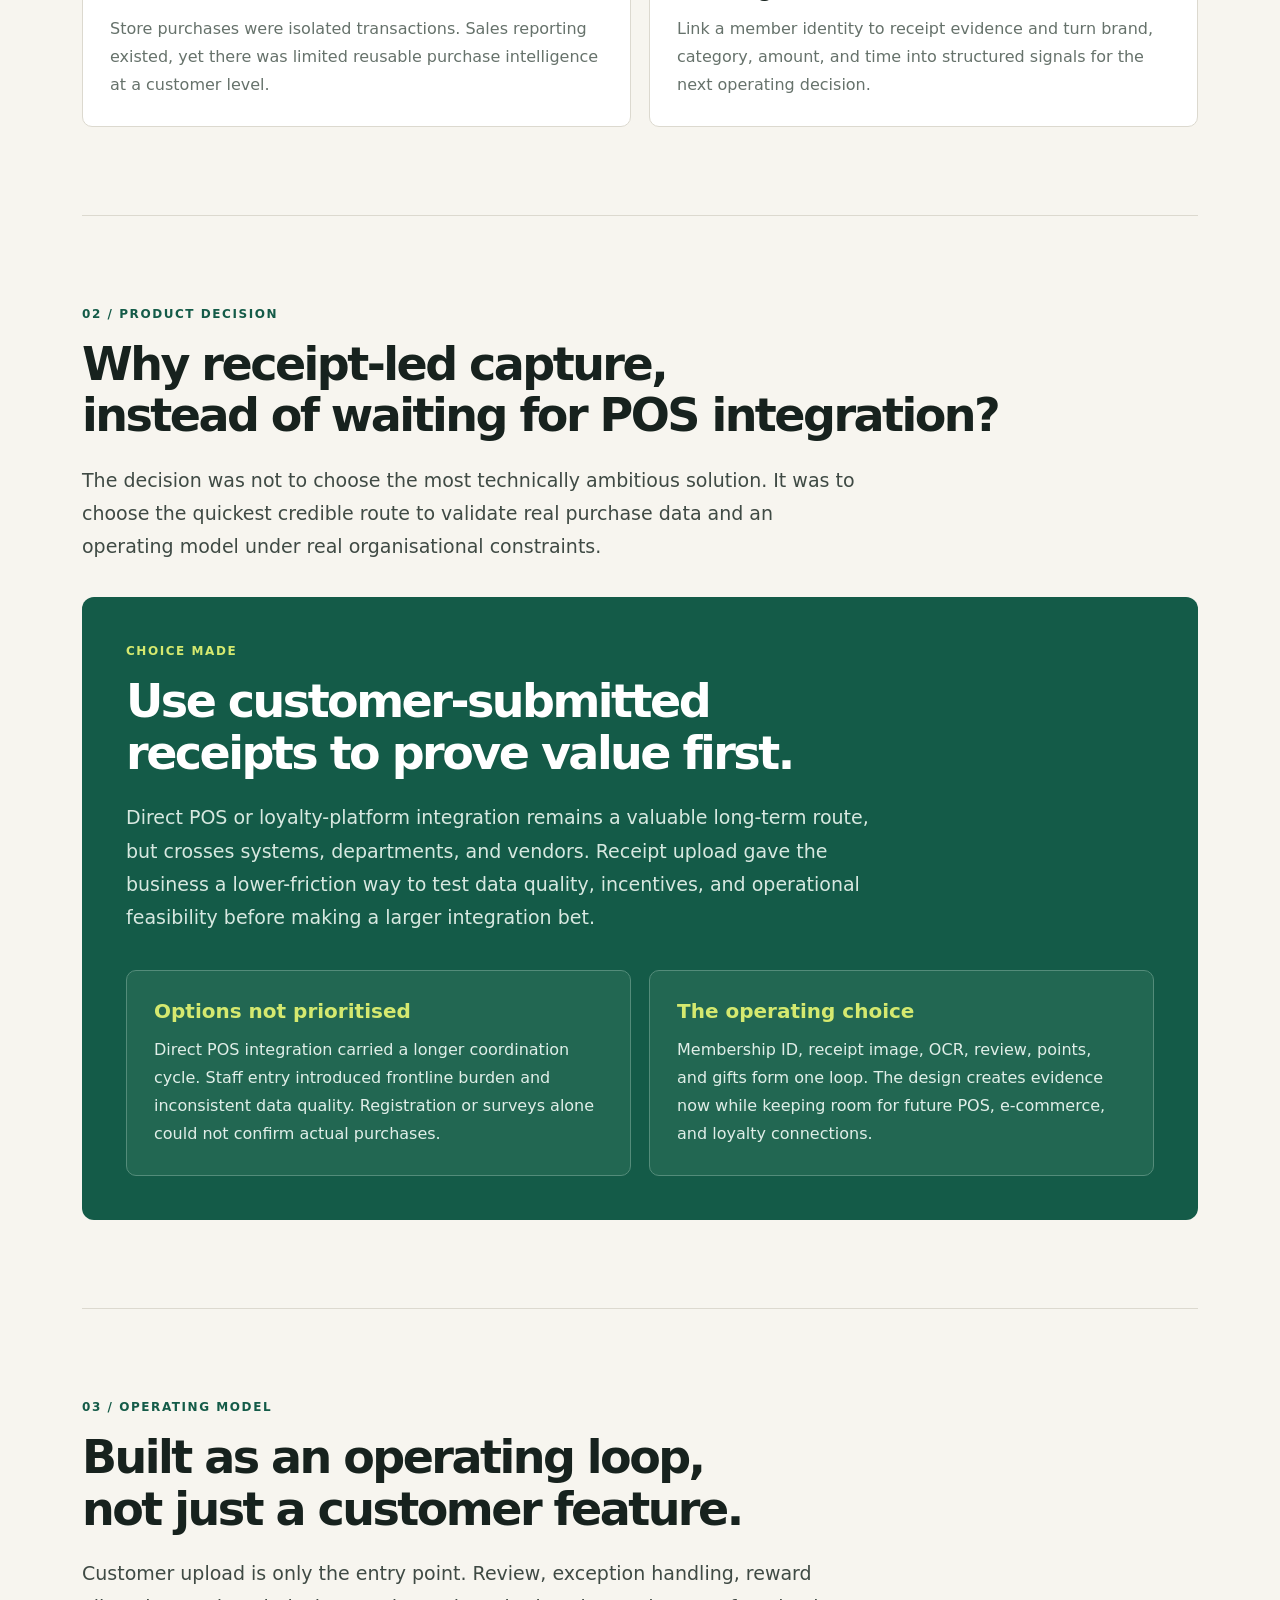
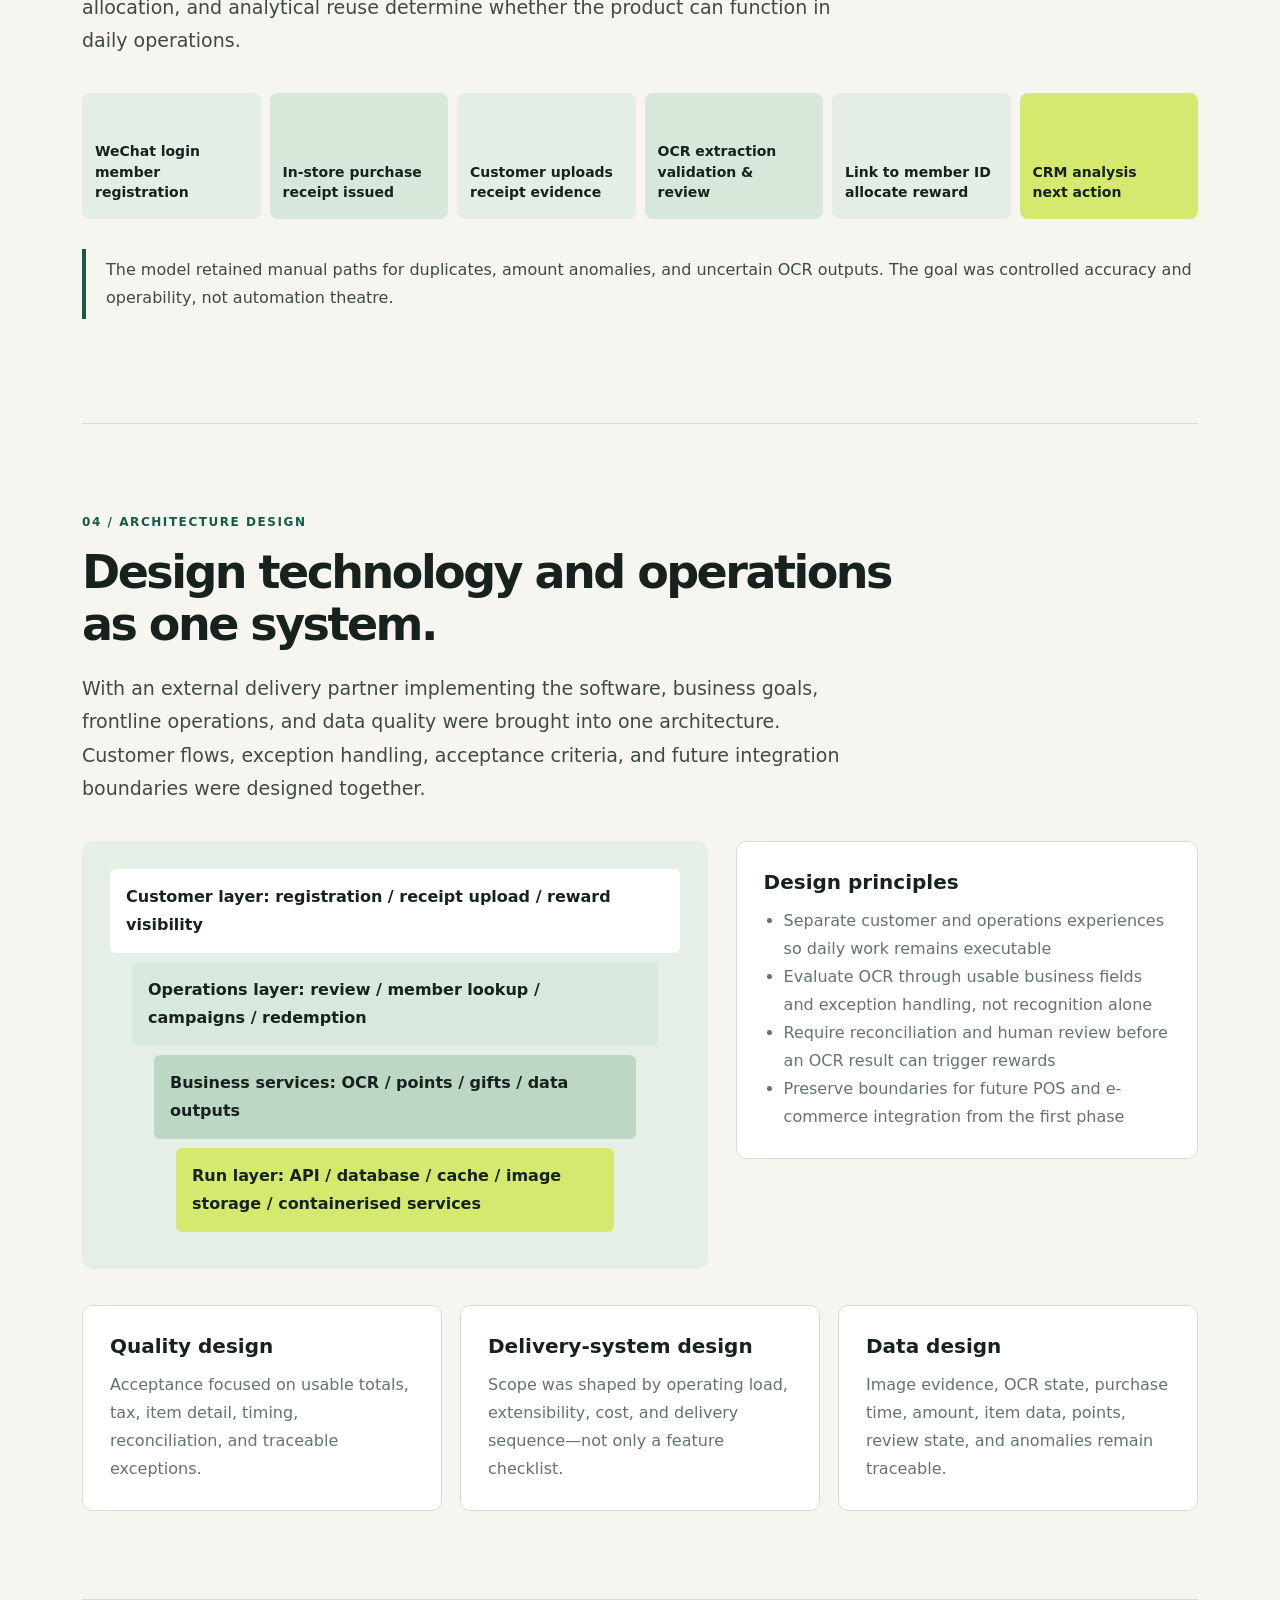
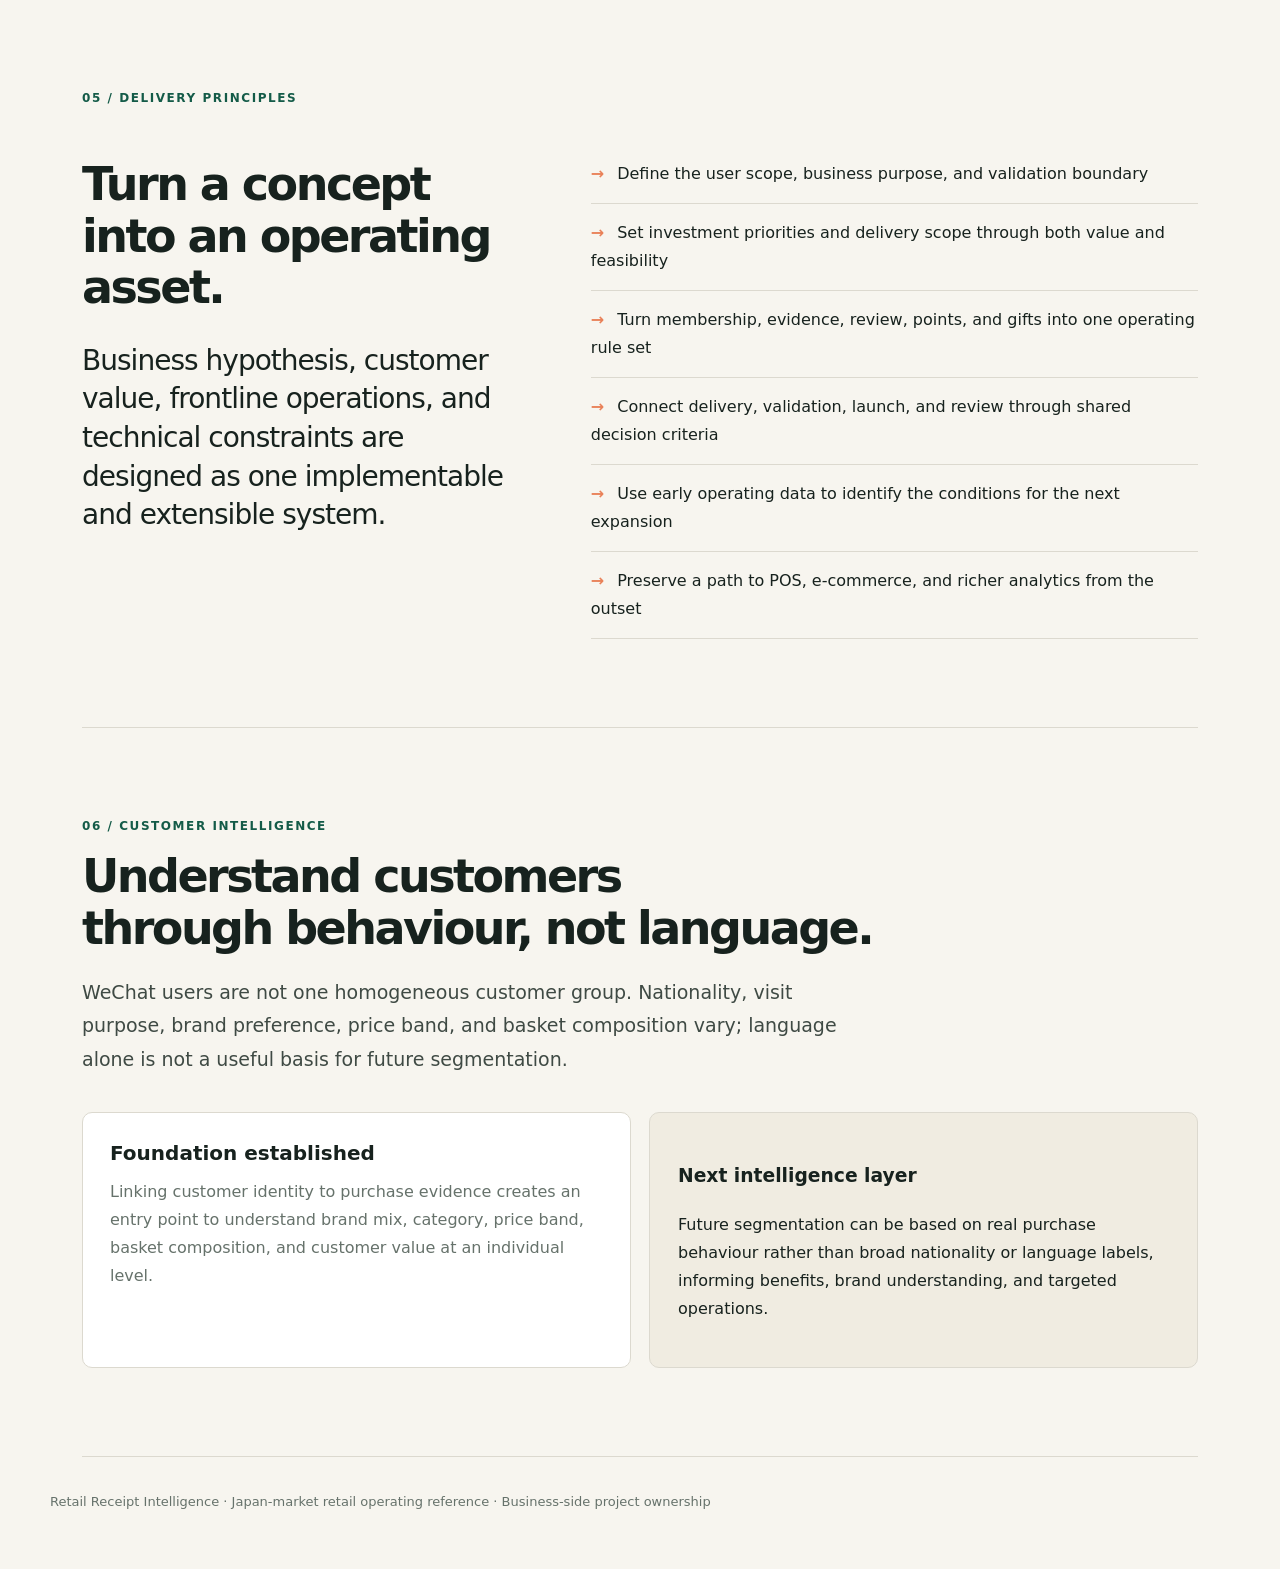
==== commit fddf40c6: "Add files via upload" ====
--- a/en.html
+++ b/en.html
@@ -6,7 +6,7 @@
 <section class="section"><div class="kicker">01 / The business problem</div><h2>Revenue was visible.<br>Customer purchase behaviour was not.</h2><p class="lead">Existing transaction data could show totals, but not reliably answer who bought which brands, categories, price bands, or combinations. That made member activation, brand collaboration, and repeat-purchase initiatives dependent on assumptions.</p><div class="grid2"><article class="card"><h3>Before</h3><p>Store purchases were isolated transactions. Sales reporting existed, yet there was limited reusable purchase intelligence at a customer level.</p></article><article class="card"><h3>The target state</h3><p>Link a member identity to receipt evidence and turn brand, category, amount, and time into structured signals for the next operating decision.</p></article></div></section>
 <section class="section"><div class="kicker">02 / Product decision</div><h2>Why receipt-led capture,<br>instead of waiting for POS integration?</h2><p class="lead">The decision was not to choose the most technically ambitious solution. It was to choose the quickest credible route to validate real purchase data and an operating model under real organisational constraints.</p><div class="dark"><div class="kicker">Choice made</div><h2>Use customer-submitted receipts to prove value first.</h2><p class="lead">Direct POS or loyalty-platform integration remains a valuable long-term route, but crosses systems, departments, and vendors. Receipt upload gave the business a lower-friction way to test data quality, incentives, and operational feasibility before making a larger integration bet.</p><div class="grid2"><article class="card"><h3>Options not prioritised</h3><p>Direct POS integration carried a longer coordination cycle. Staff entry introduced frontline burden and inconsistent data quality. Registration or surveys alone could not confirm actual purchases.</p></article><article class="card"><h3>The operating choice</h3><p>Membership ID, receipt image, OCR, review, points, and gifts form one loop. The design creates evidence now while keeping room for future POS, e-commerce, and loyalty connections.</p></article></div></div></section>
 <section class="section"><div class="kicker">03 / Operating model</div><h2>Built as an operating loop,<br>not just a customer feature.</h2><p class="lead">Customer upload is only the entry point. Review, exception handling, reward allocation, and analytical reuse determine whether the product can function in daily operations.</p><div class="flow"><div class="node">WeChat login<br>member registration</div><div class="node">In-store purchase<br>receipt issued</div><div class="node">Customer uploads<br>receipt evidence</div><div class="node">OCR extraction<br>validation & review</div><div class="node">Link to member ID<br>allocate reward</div><div class="node">CRM analysis<br>next action</div></div><p class="callout">The model retained manual paths for duplicates, amount anomalies, and uncertain OCR outputs. The goal was controlled accuracy and operability, not automation theatre.</p></section>
-<section class="section"><div class="kicker">04 / Technical governance</div><h2>I did not write the code.<br>I did shape the technical decision.</h2><p class="lead">An external delivery partner implemented the software. My role was to translate business and operating requirements into acceptance criteria, boundaries, trade-offs, and delivery decisions across scope, quality, cost, and sequence.</p><div class="architecture"><div class="diagram"><div class="layer">Customer layer: registration / receipt upload / reward visibility</div><div class="layer">Operations layer: review / member lookup / campaigns / redemption</div><div class="layer">Business services: OCR / points / gifts / data outputs</div><div class="layer">Run layer: API / database / cache / image storage / containerised services</div></div><div class="card"><h3>Governance decisions I contributed to</h3><ul><li>Separate customer and operations experiences so day-to-day work remains executable</li><li>Evaluate OCR on usable business fields and exceptions, not on recognition alone</li><li>Require reconciliation and human review before OCR outputs can trigger rewards</li><li>Control first-phase scope while preserving boundaries for POS and e-commerce integration</li></ul></div></div><div class="grid3"><article class="card"><h3>Quality model</h3><p>Acceptance focused on totals, tax, item detail, timing, reconciliation, and traceable exception handling.</p></article><article class="card"><h3>Vendor management</h3><p>Decisions considered operating load, extensibility, cost, delivery sequence, and ownership—not only a feature checklist.</p></article><article class="card"><h3>Data design</h3><p>Requirements covered image evidence, OCR state, purchase time, amount, item data, points, review state, and anomaly flags.</p></article></div></section>
-<section class="section"><div class="kicker">05 / My ownership</div><div class="role"><div><h2>Business-side<br>project owner</h2><p class="quote">I owned the path from problem definition and solution choice to vendor delivery, launch, and evidence-based operating validation.</p></div><ul class="checklist"><li>Defined target customers, the business problem, validation scope, and delivery path</li><li>Led vendor selection, proposal and quotation review, and requirement prioritisation</li><li>Designed operating rules spanning membership, receipt evidence, review, points, and gifts</li><li>Coordinated internal stakeholders, development communication, testing, and launch readiness</li><li>Used the first operating campaign and analysis to validate the model</li><li>Framed the next phase for segmentation, targeted benefits, e-commerce activation, and analytics</li></ul></div></section>
-<section class="section"><div class="kicker">06 / What changed</div><h2>Move from sales reporting<br>to customer intelligence.</h2><div class="grid2"><article class="card"><h3>What was validated</h3><p>The project established a practical link between customer identity and real purchase evidence. Brand mix, category, price band, basket composition, and customer value can now become inputs to CRM decisions rather than remaining isolated transactions.</p></article><article class="future"><h3>What comes next</h3><p>Member segmentation, annual accumulation, targeted rewards, e-commerce activation, and deeper data connections are next-phase opportunities. They are presented as plans, not completed outcomes.</p></article></div></section>
+<section class="section"><div class="kicker">04 / Architecture design</div><h2>Design technology and operations<br>as one system.</h2><p class="lead">With an external delivery partner implementing the software, business goals, frontline operations, and data quality were brought into one architecture. Customer flows, exception handling, acceptance criteria, and future integration boundaries were designed together.</p><div class="architecture"><div class="diagram"><div class="layer">Customer layer: registration / receipt upload / reward visibility</div><div class="layer">Operations layer: review / member lookup / campaigns / redemption</div><div class="layer">Business services: OCR / points / gifts / data outputs</div><div class="layer">Run layer: API / database / cache / image storage / containerised services</div></div><div class="card"><h3>Design principles</h3><ul><li>Separate customer and operations experiences so daily work remains executable</li><li>Evaluate OCR through usable business fields and exception handling, not recognition alone</li><li>Require reconciliation and human review before an OCR result can trigger rewards</li><li>Preserve boundaries for future POS and e-commerce integration from the first phase</li></ul></div></div><div class="grid3"><article class="card"><h3>Quality design</h3><p>Acceptance focused on usable totals, tax, item detail, timing, reconciliation, and traceable exceptions.</p></article><article class="card"><h3>Delivery-system design</h3><p>Scope was shaped by operating load, extensibility, cost, and delivery sequence—not only a feature checklist.</p></article><article class="card"><h3>Data design</h3><p>Image evidence, OCR state, purchase time, amount, item data, points, review state, and anomalies remain traceable.</p></article></div></section>
+<section class="section"><div class="kicker">05 / Delivery principles</div><div class="role"><div><h2>Turn a concept<br>into an operating asset.</h2><p class="quote">Business hypothesis, customer value, frontline operations, and technical constraints are designed as one implementable and extensible system.</p></div><ul class="checklist"><li>Define the user scope, business purpose, and validation boundary</li><li>Set investment priorities and delivery scope through both value and feasibility</li><li>Turn membership, evidence, review, points, and gifts into one operating rule set</li><li>Connect delivery, validation, launch, and review through shared decision criteria</li><li>Use early operating data to identify the conditions for the next expansion</li><li>Preserve a path to POS, e-commerce, and richer analytics from the outset</li></ul></div></section>
+<section class="section"><div class="kicker">06 / Customer intelligence</div><h2>Understand customers<br>through behaviour, not language.</h2><p class="lead">WeChat users are not one homogeneous customer group. Nationality, visit purpose, brand preference, price band, and basket composition vary; language alone is not a useful basis for future segmentation.</p><div class="grid2"><article class="card"><h3>Foundation established</h3><p>Linking customer identity to purchase evidence creates an entry point to understand brand mix, category, price band, basket composition, and customer value at an individual level.</p></article><article class="future"><h3>Next intelligence layer</h3><p>Future segmentation can be based on real purchase behaviour rather than broad nationality or language labels, informing benefits, brand understanding, and targeted operations.</p></article></div></section>
 </main><footer class="shell footer">Retail Receipt Intelligence · Japan-market retail operating reference · Business-side project ownership</footer></body></html>
--- a/assets/case-study.css
+++ b/assets/case-study.css
@@ -0,0 +1,2 @@
+:root{--ink:#17221e;--muted:#66726b;--paper:#f7f5ef;--white:#fff;--line:#dcd9cf;--green:#145b48;--deep:#103c31;--lime:#d5e96f;--sand:#eee4d2;--orange:#e98158}*{box-sizing:border-box}html{scroll-behavior:smooth}body{margin:0;background:var(--paper);color:var(--ink);font:16px/1.75 Inter,ui-sans-serif,system-ui,-apple-system,"Hiragino Sans","Yu Gothic","PingFang SC","Microsoft YaHei",sans-serif}a{color:inherit;text-underline-offset:3px}.shell{max-width:1180px;margin:auto;padding:0 32px}.top{display:flex;justify-content:space-between;align-items:center;padding:24px 0;border-bottom:1px solid var(--line);font-size:13px;letter-spacing:.06em}.language{display:flex;gap:7px;align-items:center}.language a,.language b{padding:5px 9px;text-decoration:none;border-radius:99px}.language b{background:var(--green);color:#fff}.kicker{color:var(--green);font-size:12px;font-weight:800;letter-spacing:.13em;text-transform:uppercase}.hero{display:grid;grid-template-columns:1.1fr .9fr;gap:64px;align-items:center;padding:90px 0 72px}.hero h1{font-size:clamp(45px,6.2vw,78px);letter-spacing:-.065em;line-height:1.03;margin:18px 0 25px}.hero p{max-width:680px;font-size:20px;line-height:1.65;color:#3e4943}.hero-art{height:430px;border-radius:210px 210px 14px 14px;overflow:hidden;background:var(--sand)}.hero-art img{height:100%;width:100%;object-fit:cover}.facts{display:grid;grid-template-columns:repeat(3,1fr);border-top:1px solid var(--line);border-bottom:1px solid var(--line)}.fact{padding:26px 22px 28px;border-right:1px solid var(--line)}.fact:last-child{border:0}.fact strong{display:block;font-size:37px;line-height:1;color:var(--green);letter-spacing:-.055em}.fact span{font-size:13px;color:var(--muted)}.metric-note{margin:13px 0 0;color:var(--muted);font-size:13px}.section{padding:88px 0;border-bottom:1px solid var(--line)}.section h2{font-size:clamp(31px,4vw,46px);line-height:1.12;letter-spacing:-.055em;margin:14px 0 22px}.lead{max-width:780px;font-size:19px;color:#3f4a44}.grid2,.grid3{display:grid;gap:18px;margin-top:36px}.grid2{grid-template-columns:repeat(2,1fr)}.grid3{grid-template-columns:repeat(3,1fr)}.card{background:var(--white);border:1px solid var(--line);border-radius:10px;padding:27px}.card h3{font-size:20px;line-height:1.3;margin:0 0 12px}.card p,.card li{margin:0;color:var(--muted)}.card ul{margin:0;padding-left:20px}.dark{margin-top:34px;padding:44px;background:var(--green);border-radius:12px;color:#fff}.dark .kicker{color:var(--lime)}.dark h2{max-width:780px}.dark .lead{color:#d7e8e0}.dark .card{background:#226752;border-color:#548c7a}.dark .card h3{color:var(--lime)}.dark .card p{color:#e0eee8}.flow{display:grid;grid-template-columns:repeat(6,1fr);gap:9px;margin-top:36px}.node{min-height:126px;padding:17px 13px;border-radius:8px;background:#e5ede7;display:flex;align-items:flex-end;font-size:14px;font-weight:760;line-height:1.45}.node:nth-child(2n){background:#d7e8db}.node:last-child{background:var(--lime)}.architecture{display:grid;grid-template-columns:1.15fr .85fr;gap:28px;align-items:start;margin-top:36px}.architecture .diagram{padding:28px;background:#e6eee8;border-radius:10px}.layer{padding:14px 16px;margin-bottom:9px;background:#fff;border-radius:6px;font-weight:700}.layer:nth-child(2){margin-inline:22px;background:#d7e9dc}.layer:nth-child(3){margin-inline:44px;background:#bdd7c5}.layer:nth-child(4){margin-inline:66px;background:var(--lime)}.role{display:grid;grid-template-columns:.85fr 1.15fr;gap:60px}.quote{font-size:28px;line-height:1.38;letter-spacing:-.035em}.checklist{margin:0;padding:0;list-style:none}.checklist li{padding:15px 0;border-bottom:1px solid var(--line)}.checklist li:before{content:"→";font-weight:800;color:var(--orange);margin-right:13px}.callout{margin-top:30px;border-left:4px solid var(--green);padding:7px 0 7px 20px;color:#3e4943}.future{background:#f0ece1;border-radius:10px;padding:28px}.footer{padding:34px 0 55px;font-size:13px;color:var(--muted)}@media(max-width:760px){.shell{padding:0 20px}.top{align-items:flex-start}.hero,.architecture,.role{grid-template-columns:1fr;gap:30px}.hero{padding:56px 0}.hero-art{height:310px}.facts,.grid2,.grid3{grid-template-columns:1fr}.fact{border-right:0;border-bottom:1px solid var(--line)}.fact:last-child{border-bottom:0}.flow{grid-template-columns:repeat(2,1fr)}.section{padding:62px 0}.dark{padding:28px}.layer:nth-child(n){margin-inline:0}.language{gap:1px}}
+html[lang="ja"] body{font-family:"Hiragino Kaku Gothic ProN","Hiragino Sans","Yu Gothic",Meiryo,sans-serif;font-feature-settings:"palt" 1}html[lang="ja"] h1,html[lang="ja"] h2{font-weight:700;letter-spacing:-.045em}
